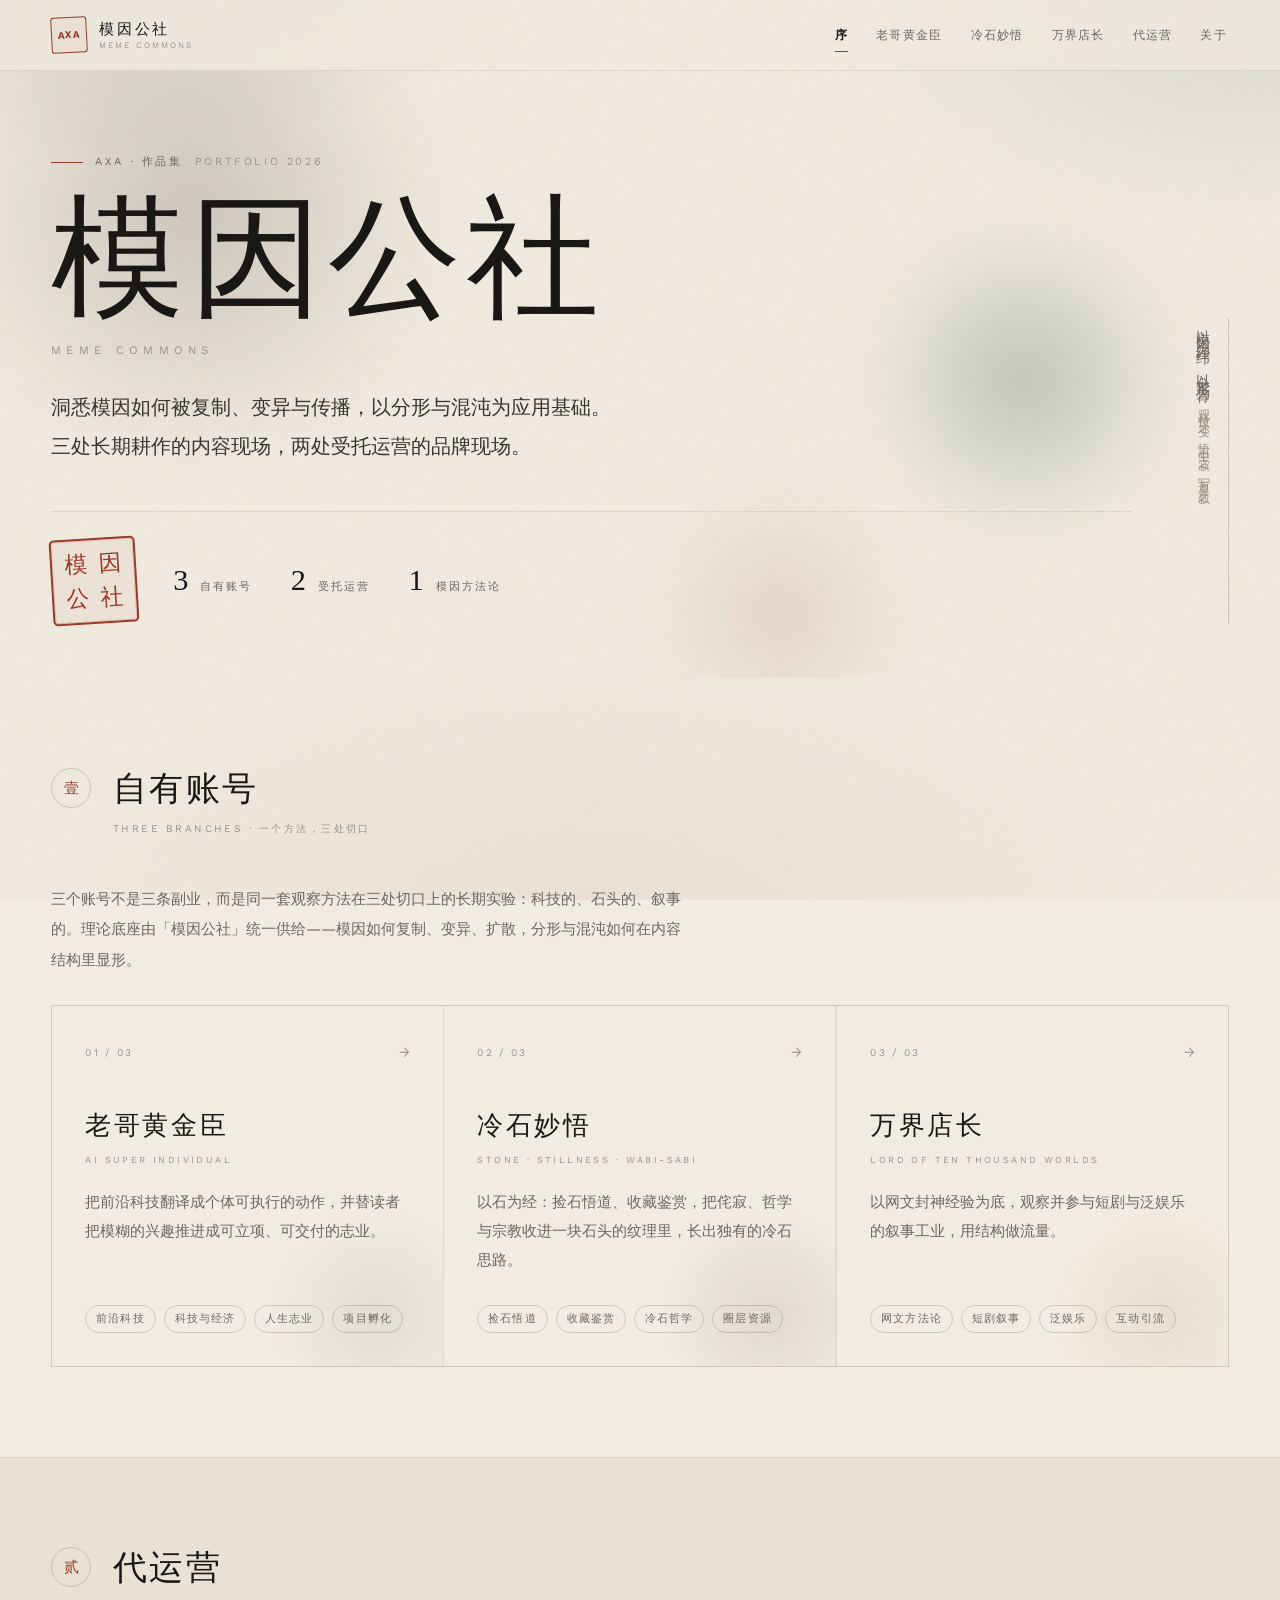
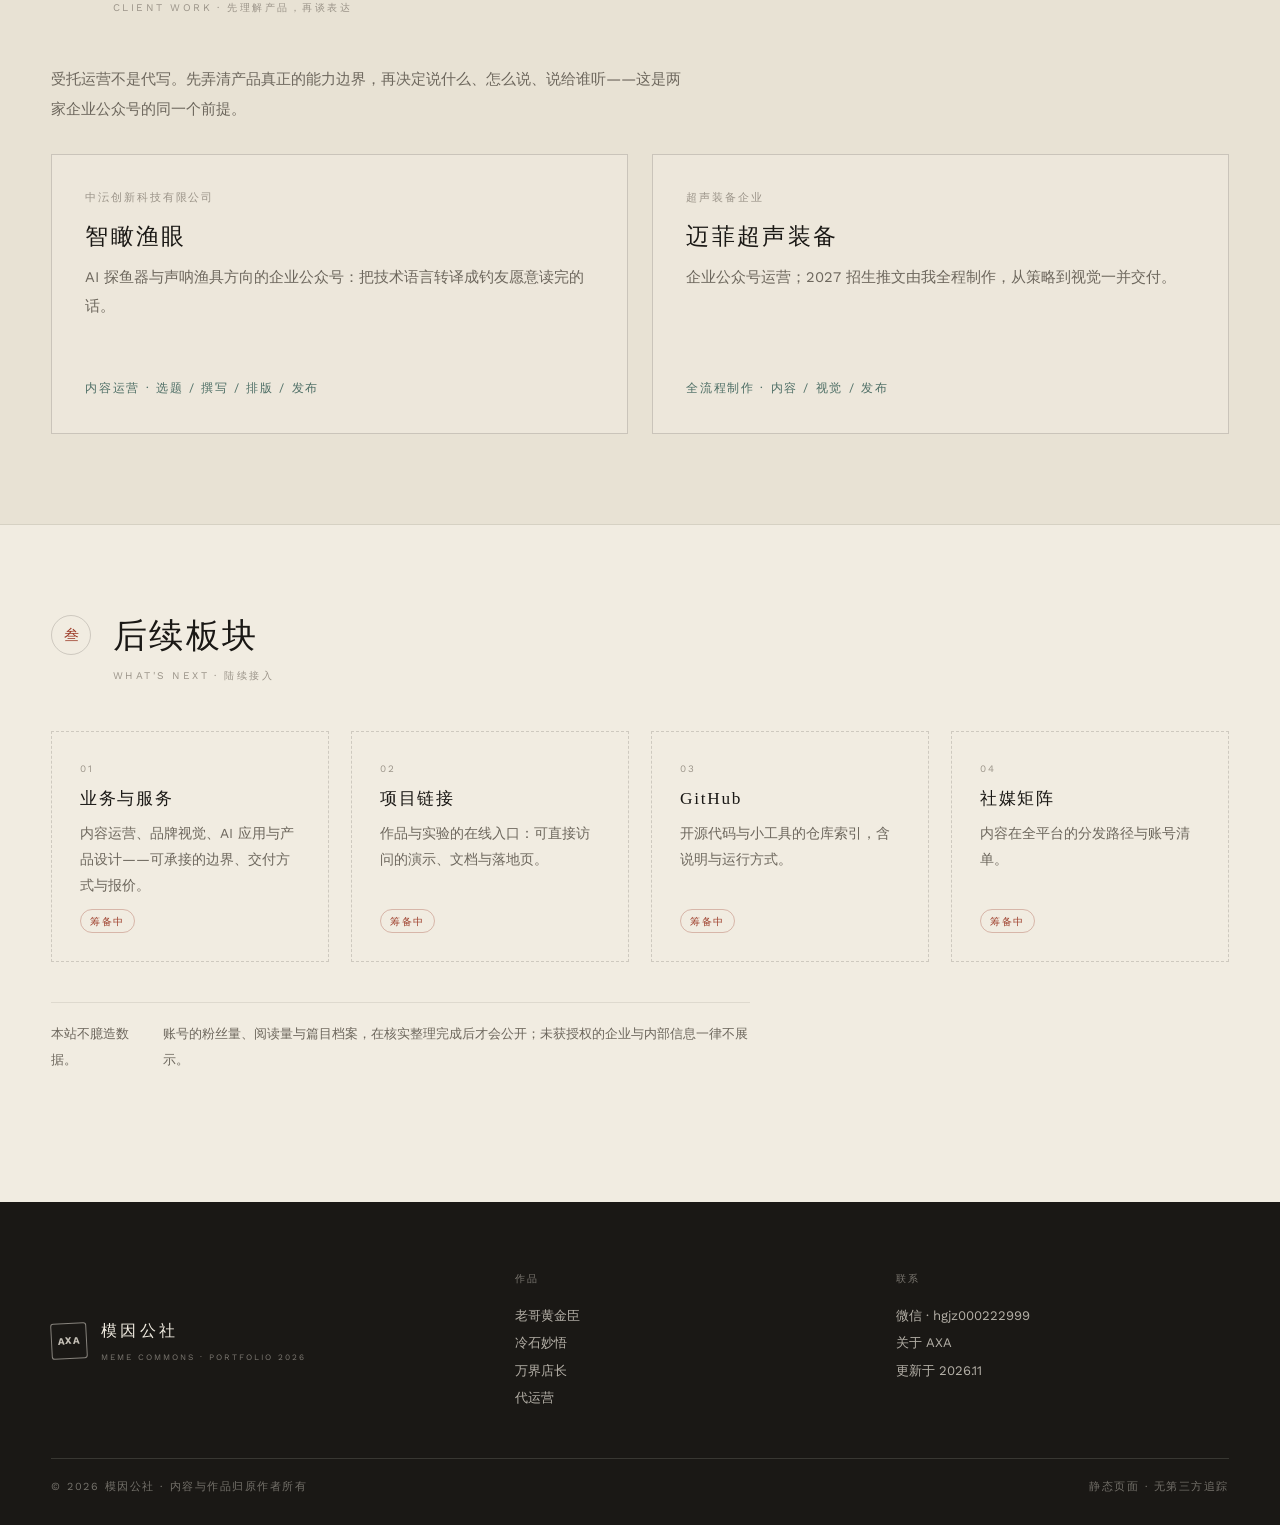
==== index.html @ 6da8e029 "portfolio: 作品集站点上线（8 页 + 二维码资源）" ====
<!DOCTYPE html>
<html lang="zh-CN">
<head>
<meta charset="UTF-8">
<meta name="viewport" content="width=device-width, initial-scale=1.0">
<title>AXA 作品集 · 模因公社</title>
<meta name="description" content="AXA 作品集：模因公社旗下三个公众号——老哥黄金臣、冷石妙悟、万界店长，以及两处企业公众号代运营。">
<meta name="theme-color" content="#f1ece1">
<link rel="icon" href="data:image/svg+xml,%3Csvg xmlns='http://www.w3.org/2000/svg' viewBox='0 0 32 32'%3E%3Crect width='32' height='32' fill='%23f1ece1'/%3E%3Crect x='5.5' y='5.5' width='21' height='21' fill='none' stroke='%239c3b28' stroke-width='2'/%3E%3C/svg%3E">
<link rel="stylesheet" href="assets/styles.css">
</head>
<body class="page-home">
<header class="shell">
  <a class="brand" href="index.html" aria-label="AXA 作品集首页">
    <span class="brand-seal">AXA</span>
    <span class="brand-word">模因公社<span>MEME COMMONS</span></span>
  </a>
  <nav class="nav" aria-label="主导航">
    <a href="index.html" data-nav="home">序</a>
    <a href="laoge.html" data-nav="laoge">老哥黄金臣</a>
    <a href="lengshi.html" data-nav="lengshi">冷石妙悟</a>
    <a href="wanjie.html" data-nav="wanjie">万界店长</a>
    <a href="client.html" data-nav="client">代运营</a>
    <a href="about.html" data-nav="about">关于</a>
  </nav>
</header>
<main id="main">

    <section class="hero">
      <div class="hero-wash" aria-hidden="true">
        <i class="w1"></i><i class="w2"></i><i class="w3"></i>
      </div>
      <div class="hero-inner">
        <div>
          <p class="kicker">AXA · 作品集 <span>PORTFOLIO 2026</span></p>
          <h1 class="hero-title">模因公社</h1>
          <p class="hero-en">MEME COMMONS</p>
          <p class="hero-lead">洞悉模因如何被复制、变异与传播，以分形与混沌为应用基础。<br>三处长期耕作的内容现场，两处受托运营的品牌现场。</p>
          <div class="hero-foot">
            <div class="seal" aria-hidden="true"><span>模</span><span>因</span><span>公</span><span>社</span></div>
            <ul class="facts">
              <li class="fact"><b>3</b><span>自有账号</span></li>
              <li class="fact"><b>2</b><span>受托运营</span></li>
              <li class="fact"><b>1</b><span>模因方法论</span></li>
            </ul>
          </div>
        </div>
        <div class="hero-side" aria-hidden="true">
          <p>以模因为经纬　以分形为骨</p>
          <p class="dim">观科技之变　悟石中之寂　写万界之叙</p>
        </div>
      </div>
    </section>

    <section class="section">
      <div class="inner">
        <header class="sec-head" data-reveal>
          <span class="sec-num">壹</span>
          <div>
            <h2 class="sec-title">自有账号</h2>
            <p class="sec-sub">THREE BRANCHES · 一个方法，三处切口</p>
          </div>
        </header>
        <p class="sec-note" data-reveal>三个账号不是三条副业，而是同一套观察方法在三处切口上的长期实验：科技的、石头的、叙事的。理论底座由「模因公社」统一供给——模因如何复制、变异、扩散，分形与混沌如何在内容结构里显形。</p>
        <div class="branches">
          
        <a class="branch" href="laoge.html" data-reveal>
          <span class="branch-wash" aria-hidden="true"></span>
          <div class="branch-top">
            <span class="branch-idx">01 / 03</span>
            <span class="branch-arrow">→</span>
          </div>
          <h3 class="branch-name">老哥黄金臣</h3>
          <p class="branch-en">AI SUPER INDIVIDUAL</p>
          <p class="branch-desc">把前沿科技翻译成个体可执行的动作，并替读者把模糊的兴趣推进成可立项、可交付的志业。</p>
          <ul class="chips"><li>前沿科技</li><li>科技与经济</li><li>人生志业</li><li>项目孵化</li></ul>
        </a>
        <a class="branch" href="lengshi.html" data-reveal>
          <span class="branch-wash" aria-hidden="true"></span>
          <div class="branch-top">
            <span class="branch-idx">02 / 03</span>
            <span class="branch-arrow">→</span>
          </div>
          <h3 class="branch-name">冷石妙悟</h3>
          <p class="branch-en">STONE · STILLNESS · WABI-SABI</p>
          <p class="branch-desc">以石为经：捡石悟道、收藏鉴赏，把侘寂、哲学与宗教收进一块石头的纹理里，长出独有的冷石思路。</p>
          <ul class="chips"><li>捡石悟道</li><li>收藏鉴赏</li><li>冷石哲学</li><li>圈层资源</li></ul>
        </a>
        <a class="branch" href="wanjie.html" data-reveal>
          <span class="branch-wash" aria-hidden="true"></span>
          <div class="branch-top">
            <span class="branch-idx">03 / 03</span>
            <span class="branch-arrow">→</span>
          </div>
          <h3 class="branch-name">万界店长</h3>
          <p class="branch-en">LORD OF TEN THOUSAND WORLDS</p>
          <p class="branch-desc">以网文封神经验为底，观察并参与短剧与泛娱乐的叙事工业，用结构做流量。</p>
          <ul class="chips"><li>网文方法论</li><li>短剧叙事</li><li>泛娱乐</li><li>互动引流</li></ul>
        </a>
        </div>
      </div>
    </section>

    <section class="section band">
      <div class="inner">
        <header class="sec-head" data-reveal>
          <span class="sec-num">贰</span>
          <div>
            <h2 class="sec-title">代运营</h2>
            <p class="sec-sub">CLIENT WORK · 先理解产品，再谈表达</p>
          </div>
        </header>
        <p class="sec-note" data-reveal>受托运营不是代写。先弄清产品真正的能力边界，再决定说什么、怎么说、说给谁听——这是两家企业公众号的同一个前提。</p>
        <div class="clients">
          
        <a class="client" href="client-zhiyan.html" data-reveal>
          <p class="client-org">中沄创新科技有限公司</p>
          <h3 class="client-name">智瞰渔眼</h3>
          <p class="client-desc">AI 探鱼器与声呐渔具方向的企业公众号：把技术语言转译成钓友愿意读完的话。</p>
          <span class="client-mark">内容运营 · 选题 / 撰写 / 排版 / 发布</span>
        </a>
        <a class="client" href="client-maifei.html" data-reveal>
          <p class="client-org">超声装备企业</p>
          <h3 class="client-name">迈菲超声装备</h3>
          <p class="client-desc">企业公众号运营；2027 招生推文由我全程制作，从策略到视觉一并交付。</p>
          <span class="client-mark">全流程制作 · 内容 / 视觉 / 发布</span>
        </a>
        </div>
      </div>
    </section>

    <section class="section">
      <div class="inner">
        <header class="sec-head" data-reveal>
          <span class="sec-num">叁</span>
          <div>
            <h2 class="sec-title">后续板块</h2>
            <p class="sec-sub">WHAT'S NEXT · 陆续接入</p>
          </div>
        </header>
        <div class="future">
          <div class="future-item" data-reveal>
            <span class="fi-idx">01</span>
            <h4>业务与服务</h4>
            <p>内容运营、品牌视觉、AI 应用与产品设计——可承接的边界、交付方式与报价。</p>
            <span class="fi-state">筹备中</span>
          </div>
          <div class="future-item" data-reveal>
            <span class="fi-idx">02</span>
            <h4>项目链接</h4>
            <p>作品与实验的在线入口：可直接访问的演示、文档与落地页。</p>
            <span class="fi-state">筹备中</span>
          </div>
          <div class="future-item" data-reveal>
            <span class="fi-idx">03</span>
            <h4>GitHub</h4>
            <p>开源代码与小工具的仓库索引，含说明与运行方式。</p>
            <span class="fi-state">筹备中</span>
          </div>
          <div class="future-item" data-reveal>
            <span class="fi-idx">04</span>
            <h4>社媒矩阵</h4>
            <p>内容在全平台的分发路径与账号清单。</p>
            <span class="fi-state">筹备中</span>
          </div>
        </div>
        <div class="trust-note" data-reveal>
          <span>本站不臆造数据。</span>
          <span>账号的粉丝量、阅读量与篇目档案，在核实整理完成后才会公开；未获授权的企业与内部信息一律不展示。</span>
        </div>
      </div>
    </section>
</main>
<footer class="foot">
  <div class="foot-inner">
    <div class="foot-brand">
      <span class="brand-seal">AXA</span>
      <div class="foot-word">模因公社<span>MEME COMMONS · PORTFOLIO 2026</span></div>
    </div>
    <div>
      <h5>作品</h5>
      <ul>
        <li><a href="laoge.html">老哥黄金臣</a></li>
        <li><a href="lengshi.html">冷石妙悟</a></li>
        <li><a href="wanjie.html">万界店长</a></li>
        <li><a href="client.html">代运营</a></li>
      </ul>
    </div>
    <div>
      <h5>联系</h5>
      <ul>
        <li>微信 · hgjz000222999</li>
        <li><a href="about.html">关于 AXA</a></li>
        <li>更新于 2026.11</li>
      </ul>
    </div>
  </div>
  <div class="foot-bottom">
    <span>© 2026 模因公社 · 内容与作品归原作者所有</span>
    <span>静态页面 · 无第三方追踪</span>
  </div>
</footer>
<script src="assets/main.js"></script>
</body>
</html>
---- assets/styles.css ----
/* ==========================================================
   AXA 作品集 · 模因公社
   设计系统：东方侘寂 + 墨石质感（静态站，无外部依赖）
   ========================================================== */

@font-face {
  font-family: 'Work Sans';
  src: url('./fonts/WorkSans-Regular.ttf') format('truetype');
  font-weight: 400;
  font-display: swap;
}
@font-face {
  font-family: 'Work Sans';
  src: url('./fonts/WorkSans-Bold.ttf') format('truetype');
  font-weight: 700;
  font-display: swap;
}

:root {
  --paper: #f1ece1;
  --paper-2: #e8e2d4;
  --paper-3: #dcd4c3;
  --ink: #1a1815;
  --ink-2: #39352f;
  --stone: #6d675d;
  --stone-2: #9b9489;
  --celadon: #4e6f66;
  --celadon-2: #7d9a90;
  --seal: #9c3b28;
  --gold: #a1854c;
  --line: rgba(26, 24, 21, .16);
  --line-soft: rgba(26, 24, 21, .085);
  --serif: 'Songti SC', 'STSong', 'SimSun', 'Source Han Serif SC', 'Noto Serif CJK SC', serif;
  --sans: 'Work Sans', 'PingFang SC', 'Hiragino Sans GB', 'Microsoft YaHei', 'Noto Sans SC', system-ui, sans-serif;
  --maxw: 1180px;
  --ease: cubic-bezier(.2, .7, .2, 1);
  --dur: .55s;
}

*,
*::before,
*::after { box-sizing: border-box; }

html {
  -webkit-text-size-adjust: 100%;
  scroll-behavior: smooth;
}

body {
  margin: 0;
  background-color: var(--paper);
  background-image:
    radial-gradient(58% 38% at 6% -6%, rgba(109, 103, 93, .16), transparent 62%),
    radial-gradient(46% 32% at 98% 3%, rgba(78, 111, 102, .13), transparent 66%),
    radial-gradient(64% 42% at 46% 102%, rgba(156, 59, 40, .05), transparent 70%);
  background-repeat: no-repeat;
  background-attachment: fixed;
  color: var(--ink);
  font-family: var(--sans);
  font-size: 16px;
  line-height: 1.85;
  -webkit-font-smoothing: antialiased;
  text-rendering: optimizeLegibility;
  overflow-x: hidden;
}

/* 纸纹：一层极轻的噪点，形成手工纸肌理 */
body::after {
  content: '';
  position: fixed;
  inset: 0;
  z-index: 60;
  pointer-events: none;
  opacity: .16;
  mix-blend-mode: multiply;
  background-image: url("data:image/svg+xml,%3Csvg xmlns='http://www.w3.org/2000/svg' width='180' height='180'%3E%3Cfilter id='n'%3E%3CfeTurbulence type='fractalNoise' baseFrequency='0.82' numOctaves='4' stitchTiles='stitch'/%3E%3C/filter%3E%3Crect width='100%25' height='100%25' filter='url(%23n)' opacity='0.55'/%3E%3C/svg%3E");
}

img, svg { display: block; max-width: 100%; }
a { color: inherit; text-decoration: none; }
button { font: inherit; }
h1, h2, h3, h4 {
  font-family: var(--serif);
  font-weight: 400;
  letter-spacing: .05em;
  line-height: 1.26;
  margin: 0;
}
p { margin: 0 0 1em; }

::selection { background: rgba(156, 59, 40, .18); }

/* ---------------- Shell / 导航 ---------------- */

.shell {
  position: sticky;
  top: 0;
  z-index: 40;
  display: flex;
  align-items: center;
  justify-content: space-between;
  gap: clamp(16px, 3vw, 40px);
  padding: 14px clamp(18px, 4vw, 56px);
  background: rgba(241, 236, 225, .82);
  -webkit-backdrop-filter: blur(12px) saturate(1.05);
  backdrop-filter: blur(12px) saturate(1.05);
  border-bottom: 1px solid var(--line-soft);
}

.brand {
  display: flex;
  align-items: center;
  gap: 12px;
  flex: 0 0 auto;
}

.brand-seal {
  display: grid;
  place-items: center;
  width: 36px;
  height: 36px;
  border: 1.5px solid var(--seal);
  border-radius: 3px;
  color: var(--seal);
  font-family: var(--sans);
  font-size: 10px;
  font-weight: 700;
  letter-spacing: .06em;
  transform: rotate(-3deg);
  background: rgba(156, 59, 40, .045);
}

.brand-word {
  font-family: var(--serif);
  font-size: .96rem;
  letter-spacing: .18em;
  line-height: 1.2;
  white-space: nowrap;
}
.brand-word span {
  display: block;
  font-family: var(--sans);
  font-size: .52rem;
  letter-spacing: .24em;
  color: var(--stone-2);
  margin-top: 3px;
}

.nav {
  display: flex;
  align-items: center;
  gap: clamp(14px, 2.2vw, 30px);
  font-size: .76rem;
  letter-spacing: .1em;
  color: var(--stone);
  white-space: nowrap;
  overflow-x: auto;
  scrollbar-width: none;
  -ms-overflow-style: none;
  padding: 4px 2px;
}
.nav::-webkit-scrollbar { display: none; }

.nav a {
  position: relative;
  padding: 6px 0;
  transition: color var(--dur) var(--ease);
}
.nav a::after {
  content: '';
  position: absolute;
  left: 0;
  right: 100%;
  bottom: 0;
  height: 1px;
  background: var(--seal);
  transition: right var(--dur) var(--ease);
}
.nav a:hover { color: var(--ink); }
.nav a:hover::after { right: 0; }

body.page-home  .nav [data-nav="home"],
body.page-laoge .nav [data-nav="laoge"],
body.page-lengshi .nav [data-nav="lengshi"],
body.page-wanjie .nav [data-nav="wanjie"],
body.page-zhiyan .nav [data-nav="client"],
body.page-maifei .nav [data-nav="client"],
body.page-client .nav [data-nav="client"],
body.page-about .nav [data-nav="about"] {
  color: var(--ink);
  font-weight: 700;
}
body.page-home  .nav [data-nav="home"]::after,
body.page-laoge .nav [data-nav="laoge"]::after,
body.page-lengshi .nav [data-nav="lengshi"]::after,
body.page-wanjie .nav [data-nav="wanjie"]::after,
body.page-zhiyan .nav [data-nav="client"]::after,
body.page-maifei .nav [data-nav="client"]::after,
body.page-client .nav [data-nav="client"]::after,
body.page-about .nav [data-nav="about"]::after {
  right: 0;
}

/* ---------------- 通用排版 ---------------- */

.kicker {
  display: flex;
  align-items: center;
  gap: 12px;
  font-family: var(--sans);
  font-size: .68rem;
  letter-spacing: .24em;
  text-transform: uppercase;
  color: var(--stone);
  margin: 0 0 22px;
}
.kicker::before {
  content: '';
  width: 32px;
  height: 1px;
  background: var(--seal);
  flex: 0 0 auto;
}
.kicker span { color: var(--stone-2); }

.section {
  position: relative;
  padding: clamp(46px, 7vw, 92px) clamp(18px, 4vw, 56px);
}
.inner {
  max-width: var(--maxw);
  margin: 0 auto;
  position: relative;
  z-index: 2;
}

.sec-head {
  display: grid;
  grid-template-columns: auto 1fr;
  gap: clamp(14px, 2vw, 22px);
  align-items: start;
  margin-bottom: clamp(26px, 4vw, 46px);
}
.sec-num {
  display: grid;
  place-items: center;
  width: 40px;
  height: 40px;
  border: 1px solid var(--line);
  border-radius: 50%;
  font-family: var(--serif);
  font-size: .96rem;
  color: var(--seal);
  flex: 0 0 auto;
}
.sec-title {
  font-size: clamp(1.5rem, 3vw, 2.1rem);
  letter-spacing: .07em;
}
.sec-sub {
  font-family: var(--sans);
  font-size: .64rem;
  letter-spacing: .24em;
  text-transform: uppercase;
  color: var(--stone-2);
  margin: 9px 0 0;
}
.sec-note {
  max-width: 42em;
  color: var(--stone);
  font-size: .95rem;
  line-height: 2;
  margin: 0 0 30px;
}

.rule {
  height: 1px;
  background: var(--line-soft);
  border: 0;
  margin: 0;
}

.prose {
  max-width: 46em;
  font-size: 1rem;
  line-height: 2.05;
  color: var(--ink-2);
}
.prose p { margin: 0 0 1.05em; text-indent: 2em; }
.prose p:last-child { margin-bottom: 0; }
.prose p.flush { text-indent: 0; }

/* ---------------- 印章 ---------------- */

.seal {
  display: inline-grid;
  grid-template-columns: 1fr 1fr;
  width: 86px;
  height: 86px;
  padding: 7px;
  border: 2.5px solid var(--seal);
  border-radius: 5px;
  color: var(--seal);
  font-family: var(--serif);
  font-size: 1.42rem;
  line-height: 1;
  transform: rotate(-3.5deg);
  box-shadow: inset 0 0 0 1px rgba(156, 59, 40, .22);
  background: rgba(156, 59, 40, .045);
  user-select: none;
}
.seal span { display: grid; place-items: center; letter-spacing: 0; }
.seal.seal-sm {
  width: 62px;
  height: 62px;
  font-size: 1rem;
  border-width: 2px;
  padding: 5px;
}

/* ---------------- 首页：序 ---------------- */

.hero {
  position: relative;
  overflow: hidden;
  padding: clamp(56px, 9vh, 112px) clamp(18px, 4vw, 56px) clamp(40px, 6vh, 76px);
}
.hero-inner {
  position: relative;
  z-index: 2;
  max-width: var(--maxw);
  margin: 0 auto;
  display: grid;
  grid-template-columns: minmax(0, 1fr) auto;
  gap: clamp(24px, 5vw, 72px);
  align-items: end;
}

.hero-wash { position: absolute; inset: 0; z-index: 1; pointer-events: none; }
.hero-wash i {
  position: absolute;
  display: block;
  filter: blur(24px);
}
.hero-wash .w1 {
  width: 54vw; height: 54vw; left: -12vw; top: -16vw;
  background: radial-gradient(closest-side, rgba(26, 24, 21, .17), rgba(26, 24, 21, 0) 72%);
  border-radius: 58% 42% 47% 53% / 45% 55% 45% 55%;
}
.hero-wash .w2 {
  width: 34vw; height: 34vw; right: 3vw; top: 10vh;
  background: radial-gradient(closest-side, rgba(78, 111, 102, .30), transparent 70%);
  border-radius: 63% 37% 52% 48% / 48% 52% 60% 40%;
}
.hero-wash .w3 {
  width: 26vw; height: 26vw; right: 26vw; bottom: -8vw;
  background: radial-gradient(closest-side, rgba(156, 59, 40, .13), transparent 72%);
  border-radius: 47% 53% 60% 40% / 55% 45% 55% 45%;
}

.hero-title {
  font-size: clamp(3rem, 10.4vw, 8.4rem);
  line-height: .96;
  letter-spacing: .04em;
  margin: 0;
}
.hero-en {
  font-family: var(--sans);
  font-size: clamp(.6rem, 1.1vw, .72rem);
  letter-spacing: .46em;
  color: var(--stone-2);
  margin: 18px 0 0;
}
.hero-lead {
  font-family: var(--serif);
  font-size: clamp(1rem, 1.9vw, 1.24rem);
  line-height: 2;
  color: var(--ink-2);
  max-width: 32em;
  margin: 26px 0 0;
}
.hero-foot {
  display: flex;
  align-items: center;
  gap: clamp(20px, 3vw, 36px);
  margin-top: clamp(28px, 4vw, 44px);
  padding-top: clamp(18px, 2.4vw, 26px);
  border-top: 1px solid var(--line-soft);
  flex-wrap: wrap;
}

.hero-side {
  writing-mode: vertical-rl;
  display: flex;
  gap: 16px;
  align-items: flex-start;
  border-right: 1px solid var(--line);
  padding-right: 18px;
  height: clamp(220px, 34vh, 360px);
}
.hero-side p {
  margin: 0;
  font-family: var(--serif);
  font-size: .88rem;
  letter-spacing: .3em;
  color: var(--stone);
  line-height: 1;
}
.hero-side p.dim { color: var(--stone-2); font-size: .78rem; }

.facts {
  display: flex;
  flex-wrap: wrap;
  gap: clamp(18px, 3vw, 44px);
  margin: 0;
  padding: 0;
  list-style: none;
}
.fact { display: flex; align-items: baseline; gap: 12px; }
.fact b {
  font-family: var(--serif);
  font-weight: 400;
  font-size: 1.9rem;
  line-height: 1;
  color: var(--ink);
}
.fact span {
  font-size: .7rem;
  letter-spacing: .18em;
  color: var(--stone);
}

/* ---------------- 自有账号：三分支 ---------------- */

.branches {
  display: grid;
  grid-template-columns: repeat(3, minmax(0, 1fr));
  gap: 1px;
  background: var(--line-soft);
  border: 1px solid var(--line-soft);
}
.branch {
  position: relative;
  display: flex;
  flex-direction: column;
  background: var(--paper);
  padding: clamp(22px, 2.6vw, 36px);
  min-height: 360px;
  overflow: hidden;
  transition: background var(--dur) var(--ease);
}
.branch:hover { background: var(--paper-2); }

.branch-wash {
  position: absolute;
  right: -20%;
  bottom: -26%;
  width: 74%;
  aspect-ratio: 1;
  border-radius: 56% 44% 48% 52% / 44% 56% 44% 56%;
  background: radial-gradient(closest-side, rgba(78, 111, 102, .22), transparent 72%);
  filter: blur(10px);
  opacity: .5;
  transition: transform .9s var(--ease), opacity .9s var(--ease);
  pointer-events: none;
}
.branch:nth-child(2) .branch-wash {
  background: radial-gradient(closest-side, rgba(26, 24, 21, .18), transparent 72%);
}
.branch:nth-child(3) .branch-wash {
  background: radial-gradient(closest-side, rgba(156, 59, 40, .16), transparent 72%);
}
.branch:hover .branch-wash { transform: scale(1.22); opacity: .88; }

.branch-top {
  display: flex;
  align-items: center;
  justify-content: space-between;
  gap: 12px;
  margin-bottom: clamp(26px, 4vw, 44px);
}
.branch-idx {
  font-family: var(--sans);
  font-size: .64rem;
  letter-spacing: .22em;
  color: var(--stone-2);
}
.branch-arrow {
  font-size: .9rem;
  color: var(--stone-2);
  transition: transform .5s var(--ease), color .5s;
}
.branch:hover .branch-arrow { transform: translateX(4px); color: var(--seal); }

.branch-name {
  font-size: clamp(1.28rem, 2vw, 1.6rem);
  letter-spacing: .1em;
  margin: 0;
}
.branch-en {
  font-family: var(--sans);
  font-size: .58rem;
  letter-spacing: .26em;
  color: var(--stone-2);
  margin: 9px 0 20px;
  text-transform: uppercase;
}
.branch-desc {
  font-size: .93rem;
  line-height: 1.95;
  color: var(--stone);
  margin: 0 0 22px;
  position: relative;
  z-index: 2;
}
.branch .chips { margin-top: auto; position: relative; z-index: 2; }

.chips {
  display: flex;
  flex-wrap: wrap;
  gap: 8px;
  list-style: none;
  margin: 0;
  padding: 0;
}
.chips li {
  font-size: .68rem;
  letter-spacing: .1em;
  padding: 3px 10px;
  border: 1px solid var(--line);
  border-radius: 999px;
  color: var(--stone);
}

/* ---------------- 代运营 ---------------- */

.band {
  background: var(--paper-2);
  border-top: 1px solid var(--line-soft);
  border-bottom: 1px solid var(--line-soft);
}

.clients { display: grid; grid-template-columns: repeat(2, minmax(0, 1fr)); gap: clamp(16px, 2vw, 24px); }
.client {
  position: relative;
  display: flex;
  flex-direction: column;
  padding: clamp(22px, 2.6vw, 34px);
  border: 1px solid var(--line);
  background: rgba(241, 236, 225, .5);
  min-height: 280px;
  transition: border-color var(--dur) var(--ease), background var(--dur) var(--ease), transform var(--dur) var(--ease);
}
.client:hover {
  border-color: var(--celadon-2);
  background: rgba(78, 111, 102, .06);
  transform: translateY(-2px);
}
.client-org {
  font-size: .66rem;
  letter-spacing: .18em;
  color: var(--stone-2);
  margin: 0 0 14px;
}
.client-name { font-size: clamp(1.2rem, 1.9vw, 1.45rem); letter-spacing: .1em; margin: 0 0 12px; }
.client p.client-desc {
  font-size: .92rem;
  line-height: 1.95;
  color: var(--stone);
  margin: 0 0 22px;
}
.client-mark {
  margin-top: auto;
  font-size: .74rem;
  letter-spacing: .14em;
  color: var(--celadon);
}

/* ---------------- 后续板块 ---------------- */

.future {
  display: grid;
  grid-template-columns: repeat(4, minmax(0, 1fr));
  gap: clamp(14px, 2vw, 22px);
}
.future-item {
  position: relative;
  padding: clamp(18px, 2.4vw, 28px);
  border: 1px dashed var(--line);
  min-height: 190px;
  display: flex;
  flex-direction: column;
  gap: 10px;
}
.future-item .fi-idx {
  font-family: var(--sans);
  font-size: .62rem;
  letter-spacing: .2em;
  color: var(--stone-2);
}
.future-item h4 { font-size: 1.08rem; letter-spacing: .1em; }
.future-item p { font-size: .86rem; line-height: 1.9; color: var(--stone); margin: 0; }
.future-item .fi-state {
  margin-top: auto;
  align-self: flex-start;
  font-size: .64rem;
  letter-spacing: .16em;
  color: var(--seal);
  border: 1px solid rgba(156, 59, 40, .3);
  padding: 2px 9px;
  border-radius: 999px;
}

.trust-note {
  display: flex;
  align-items: flex-start;
  gap: 12px;
  max-width: 52em;
  margin: clamp(26px, 4vw, 40px) 0 0;
  padding-top: 18px;
  border-top: 1px solid var(--line-soft);
  font-size: .84rem;
  line-height: 1.9;
  color: var(--stone);
}

/* ---------------- 详情页 ---------------- */

.detail {
  max-width: var(--maxw);
  margin: 0 auto;
  padding: clamp(48px, 8vh, 96px) clamp(18px, 4vw, 56px) clamp(40px, 6vh, 72px);
  position: relative;
}
.detail-head {
  position: relative;
  padding-bottom: clamp(24px, 4vw, 40px);
  border-bottom: 1px solid var(--line);
  margin-bottom: clamp(34px, 5vw, 62px);
}
.detail-title {
  font-size: clamp(2.3rem, 6.6vw, 4.8rem);
  line-height: 1.06;
  letter-spacing: .05em;
  margin: 14px 0 12px;
}
.detail-en {
  font-family: var(--sans);
  font-size: .64rem;
  letter-spacing: .3em;
  text-transform: uppercase;
  color: var(--stone-2);
  margin: 0;
}
.detail-lead {
  font-family: var(--serif);
  font-size: clamp(1.02rem, 1.9vw, 1.28rem);
  line-height: 2;
  color: var(--ink-2);
  max-width: 38em;
  margin: 24px 0 0;
}
.detail-seal {
  position: absolute;
  right: 0;
  bottom: clamp(24px, 4vw, 40px);
  opacity: .85;
}

.bio-card {
  max-width: min(44em, calc(100% - 110px));
  margin-top: 26px;
  padding: 16px 20px;
  border-left: 2px solid var(--celadon);
  background: rgba(78, 111, 102, .055);
}
.bio-k {
  font-size: .6rem;
  letter-spacing: .2em;
  color: var(--stone-2);
  margin: 0 0 8px;
}
.bio-t {
  font-family: var(--serif);
  font-size: .97rem;
  line-height: 1.95;
  color: var(--ink-2);
  margin: 0;
  text-indent: 0;
}
.bio-s {
  font-size: .68rem;
  letter-spacing: .12em;
  color: var(--stone-2);
  margin: 10px 0 0;
}

.detail-body { max-width: 900px; }

.block { margin-bottom: clamp(44px, 6vw, 76px); }
.block:last-child { margin-bottom: 0; }
.block-head {
  display: flex;
  align-items: baseline;
  gap: 14px;
  margin-bottom: 20px;
  flex-wrap: wrap;
}
.block-num {
  font-family: var(--sans);
  font-size: .64rem;
  letter-spacing: .2em;
  color: var(--seal);
}
.block-title { font-size: 1.3rem; letter-spacing: .1em; }
.block-en {
  font-family: var(--sans);
  font-size: .58rem;
  letter-spacing: .24em;
  text-transform: uppercase;
  color: var(--stone-2);
}

.pillars { border-top: 1px solid var(--line-soft); }
.pillar {
  display: grid;
  grid-template-columns: 58px minmax(0, 1fr);
  gap: clamp(14px, 3vw, 34px);
  padding: clamp(18px, 3vw, 30px) clamp(6px, 1.4vw, 14px);
  border-bottom: 1px solid var(--line-soft);
  transition: background var(--dur) var(--ease);
}
.pillar:hover { background: rgba(78, 111, 102, .055); }
.pillar-idx {
  font-family: var(--serif);
  font-size: 1.55rem;
  color: var(--stone-2);
  line-height: 1;
  padding-top: 6px;
}
.pillar h4 { font-size: 1.06rem; letter-spacing: .08em; margin-bottom: 7px; }
.pillar p { font-size: .93rem; line-height: 1.95; color: var(--stone); margin: 0; max-width: 46em; }

.quote {
  margin: 0 0 24px;
  padding: 4px 0 4px clamp(16px, 3vw, 30px);
  border-left: 2px solid var(--seal);
  max-width: 44em;
}
.quote p {
  font-family: var(--serif);
  font-size: clamp(1.02rem, 1.7vw, 1.22rem);
  line-height: 2;
  color: var(--ink);
  margin: 0;
  text-indent: 0;
}
.quote cite {
  display: block;
  margin-top: 12px;
  font-style: normal;
  font-size: .66rem;
  letter-spacing: .18em;
  color: var(--stone-2);
}

.rings {
  display: grid;
  grid-template-columns: repeat(4, minmax(0, 1fr));
  gap: clamp(10px, 2vw, 22px);
  margin-bottom: 22px;
}
.ring {
  aspect-ratio: 1;
  display: grid;
  place-content: center;
  text-align: center;
  border: 1px solid var(--line);
  border-radius: 50%;
  padding: 12%;
  transition: border-color var(--dur) var(--ease), background var(--dur) var(--ease);
}
.ring:hover { border-color: var(--celadon-2); background: rgba(78, 111, 102, .06); }
.ring b {
  font-family: var(--serif);
  font-weight: 400;
  font-size: clamp(.86rem, 1.5vw, 1.08rem);
  letter-spacing: .12em;
  display: block;
}
.ring em {
  display: block;
  font-style: normal;
  font-size: .56rem;
  letter-spacing: .18em;
  color: var(--stone-2);
  margin-top: 5px;
}

.work-link {
  display: flex;
  align-items: center;
  justify-content: space-between;
  gap: 18px;
  flex-wrap: wrap;
  padding: clamp(18px, 2.6vw, 28px);
  border: 1px solid var(--line);
  background: var(--paper-2);
  transition: border-color var(--dur) var(--ease), background var(--dur) var(--ease);
}
.work-link:hover { border-color: var(--celadon); background: rgba(78, 111, 102, .08); }
.work-link .wl-t { font-family: var(--serif); font-size: 1.05rem; letter-spacing: .08em; margin: 0 0 6px; }
.work-link .wl-d { font-size: .82rem; color: var(--stone); margin: 0; }
.work-link .wl-go {
  font-size: .74rem;
  letter-spacing: .14em;
  color: var(--celadon);
  white-space: nowrap;
}

.archive { list-style: none; margin: 0; padding: 0; border-top: 1px solid var(--line-soft); }
.archive li {
  display: flex;
  align-items: center;
  justify-content: space-between;
  gap: 14px;
  flex-wrap: wrap;
  padding: 13px 0;
  border-bottom: 1px solid var(--line-soft);
  font-size: .92rem;
  color: var(--ink-2);
}
.archive .st {
  font-size: .62rem;
  letter-spacing: .14em;
  color: var(--stone-2);
  border: 1px solid var(--line);
  padding: 1px 8px;
  border-radius: 999px;
  white-space: nowrap;
}

.facts-inline {
  display: flex;
  flex-wrap: wrap;
  gap: 10px 34px;
  margin: 0 0 22px;
  padding: 0;
  list-style: none;
}
.facts-inline li { font-size: .84rem; color: var(--stone); }
.facts-inline li b { font-weight: 400; color: var(--ink); }

.qr-card {
  display: flex;
  align-items: center;
  gap: clamp(18px, 3vw, 32px);
  flex-wrap: wrap;
  padding: clamp(18px, 2.6vw, 28px);
  border: 1px solid var(--line);
  background: var(--paper-2);
}
.qr-img {
  width: 132px;
  height: 132px;
  object-fit: contain;
  padding: 6px;
  border: 1px solid var(--line);
  background: var(--paper);
}
.qr-k {
  font-size: .62rem;
  letter-spacing: .22em;
  color: var(--stone-2);
  margin: 0 0 8px;
}
.qr-card h3 { font-size: 1.05rem; letter-spacing: .08em; margin: 0 0 8px; }
.qr-card p { font-size: .86rem; line-height: 1.9; color: var(--stone); margin: 0; max-width: 24em; }

.pager {
  display: flex;
  justify-content: space-between;
  gap: 16px;
  flex-wrap: wrap;
  margin-top: clamp(40px, 6vw, 72px);
  padding-top: 26px;
  border-top: 1px solid var(--line);
  font-size: .76rem;
  letter-spacing: .12em;
  color: var(--stone);
}
.pager a { transition: color .4s; }
.pager a:hover { color: var(--seal); }

/* ---------------- 关于 ---------------- */

.about-grid {
  display: grid;
  grid-template-columns: repeat(2, minmax(0, 1fr));
  gap: 1px;
  background: var(--line-soft);
  border: 1px solid var(--line-soft);
  margin-top: clamp(10px, 2vw, 20px);
}
.ability {
  background: var(--paper);
  padding: clamp(20px, 2.6vw, 32px);
  transition: background var(--dur) var(--ease);
}
.ability:hover { background: var(--paper-2); }
.ability .ab-idx {
  font-family: var(--sans);
  font-size: .62rem;
  letter-spacing: .2em;
  color: var(--seal);
  display: block;
  margin-bottom: 10px;
}
.ability h4 { font-size: 1.06rem; letter-spacing: .1em; margin-bottom: 8px; }
.ability p { font-size: .9rem; line-height: 1.95; color: var(--stone); margin: 0; }

.contact-card {
  display: flex;
  align-items: center;
  justify-content: space-between;
  gap: 24px;
  flex-wrap: wrap;
  padding: clamp(22px, 3vw, 34px);
  border: 1px solid var(--line);
  background: var(--paper-2);
  margin-top: 18px;
}
.contact-card .cc-k {
  font-size: .64rem;
  letter-spacing: .22em;
  color: var(--stone-2);
  margin: 0 0 8px;
}
.contact-card .cc-v {
  font-family: var(--serif);
  font-size: clamp(1.1rem, 2vw, 1.4rem);
  letter-spacing: .1em;
  margin: 0;
}

/* ---------------- 页脚 ---------------- */

.foot {
  background: var(--ink);
  color: var(--paper);
  padding: clamp(40px, 6vw, 68px) clamp(18px, 4vw, 56px) 28px;
  margin-top: clamp(20px, 4vw, 40px);
}
.foot-inner {
  max-width: var(--maxw);
  margin: 0 auto;
  display: grid;
  grid-template-columns: 1.25fr 1fr 1fr;
  gap: clamp(24px, 4vw, 48px);
}
.foot-brand { display: flex; align-items: center; gap: 14px; }
.foot-brand .brand-seal {
  border-color: rgba(241, 236, 225, .5);
  color: rgba(241, 236, 225, .8);
  background: transparent;
}
.foot-word { font-family: var(--serif); font-size: 1rem; letter-spacing: .2em; }
.foot-word span {
  display: block;
  font-family: var(--sans);
  font-size: .52rem;
  letter-spacing: .24em;
  color: rgba(241, 236, 225, .45);
  margin-top: 4px;
}
.foot h5 {
  font-family: var(--sans);
  font-size: .6rem;
  font-weight: 400;
  letter-spacing: .24em;
  color: rgba(241, 236, 225, .45);
  margin: 0 0 14px;
  text-transform: uppercase;
}
.foot ul { list-style: none; margin: 0; padding: 0; }
.foot li { font-size: .82rem; line-height: 2.1; color: rgba(241, 236, 225, .72); }
.foot a { transition: color .4s; }
.foot a:hover { color: var(--paper); }
.foot-bottom {
  max-width: var(--maxw);
  margin: clamp(30px, 4vw, 46px) auto 0;
  padding-top: 18px;
  border-top: 1px solid rgba(241, 236, 225, .14);
  display: flex;
  justify-content: space-between;
  gap: 16px;
  flex-wrap: wrap;
  font-size: .68rem;
  letter-spacing: .14em;
  color: rgba(241, 236, 225, .42);
}

/* ---------------- 入场动效 ---------------- */

[data-reveal].will-reveal {
  opacity: 0;
  transform: translateY(16px);
  transition: opacity .9s var(--ease), transform .9s var(--ease);
  will-change: opacity, transform;
}
[data-reveal].will-reveal.is-in { opacity: 1; transform: none; }

@media (prefers-reduced-motion: reduce) {
  html { scroll-behavior: auto; }
  [data-reveal].will-reveal { opacity: 1; transform: none; transition: none; }
  .branch-wash { transition: none; }
}

/* ---------------- 响应式 ---------------- */

@media (max-width: 1000px) {
  .branches { grid-template-columns: 1fr 1fr; }
  .branch:last-child { grid-column: 1 / -1; min-height: 260px; }
  .future { grid-template-columns: 1fr 1fr; }
  .hero-side { display: none; }
  .foot-inner { grid-template-columns: 1fr 1fr; }
  .foot-brand { grid-column: 1 / -1; }
}

@media (max-width: 760px) {
  body { font-size: 15.5px; }
  .shell { align-items: flex-start; gap: 12px; padding: 12px 18px; }
  .brand-word { display: none; }
  .nav { flex-wrap: wrap; white-space: normal; overflow: visible; justify-content: flex-end; gap: 6px 16px; font-size: .68rem; }
  .branches { grid-template-columns: 1fr; }
  .branch { min-height: 0; padding: 24px; }
  .branch:last-child { min-height: 0; }
  .clients { grid-template-columns: 1fr; }
  .client { min-height: 0; }
  .future { grid-template-columns: 1fr; }
  .future-item { min-height: 0; }
  .rings { grid-template-columns: 1fr 1fr; }
  .pillar { grid-template-columns: 40px minmax(0, 1fr); }
  .pillar-idx { font-size: 1.2rem; }
  .about-grid { grid-template-columns: 1fr; }
  .detail-seal { display: none; }
  .foot-inner { grid-template-columns: 1fr; }
  .hero { padding-top: 44px; }
  .hero-foot { gap: 14px; }
  .facts { gap: 18px; }
  .fact b { font-size: 1.5rem; }
}

@media (max-width: 420px) {
  .hero-title { font-size: clamp(2.6rem, 15vw, 3.4rem); }
  .detail-title { font-size: clamp(2rem, 10vw, 2.6rem); }
  .sec-num { width: 34px; height: 34px; font-size: .86rem; }
}
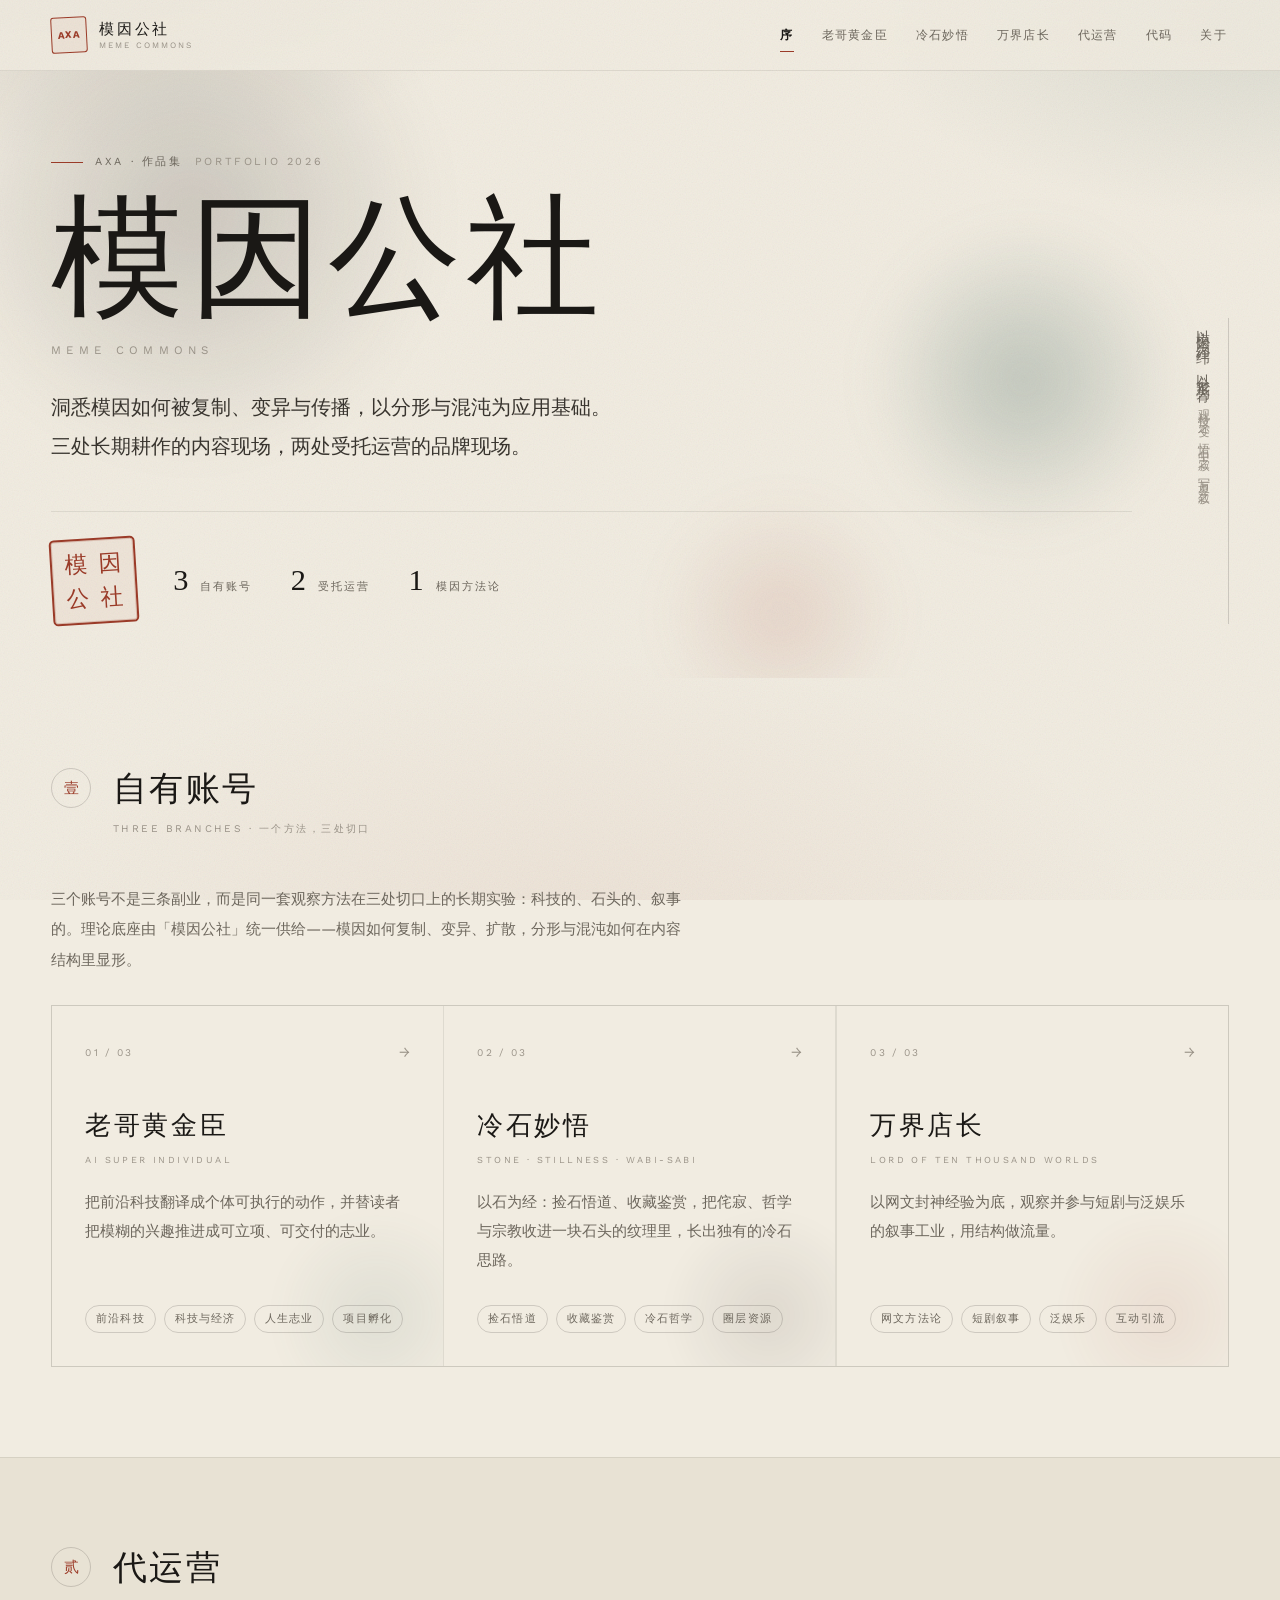
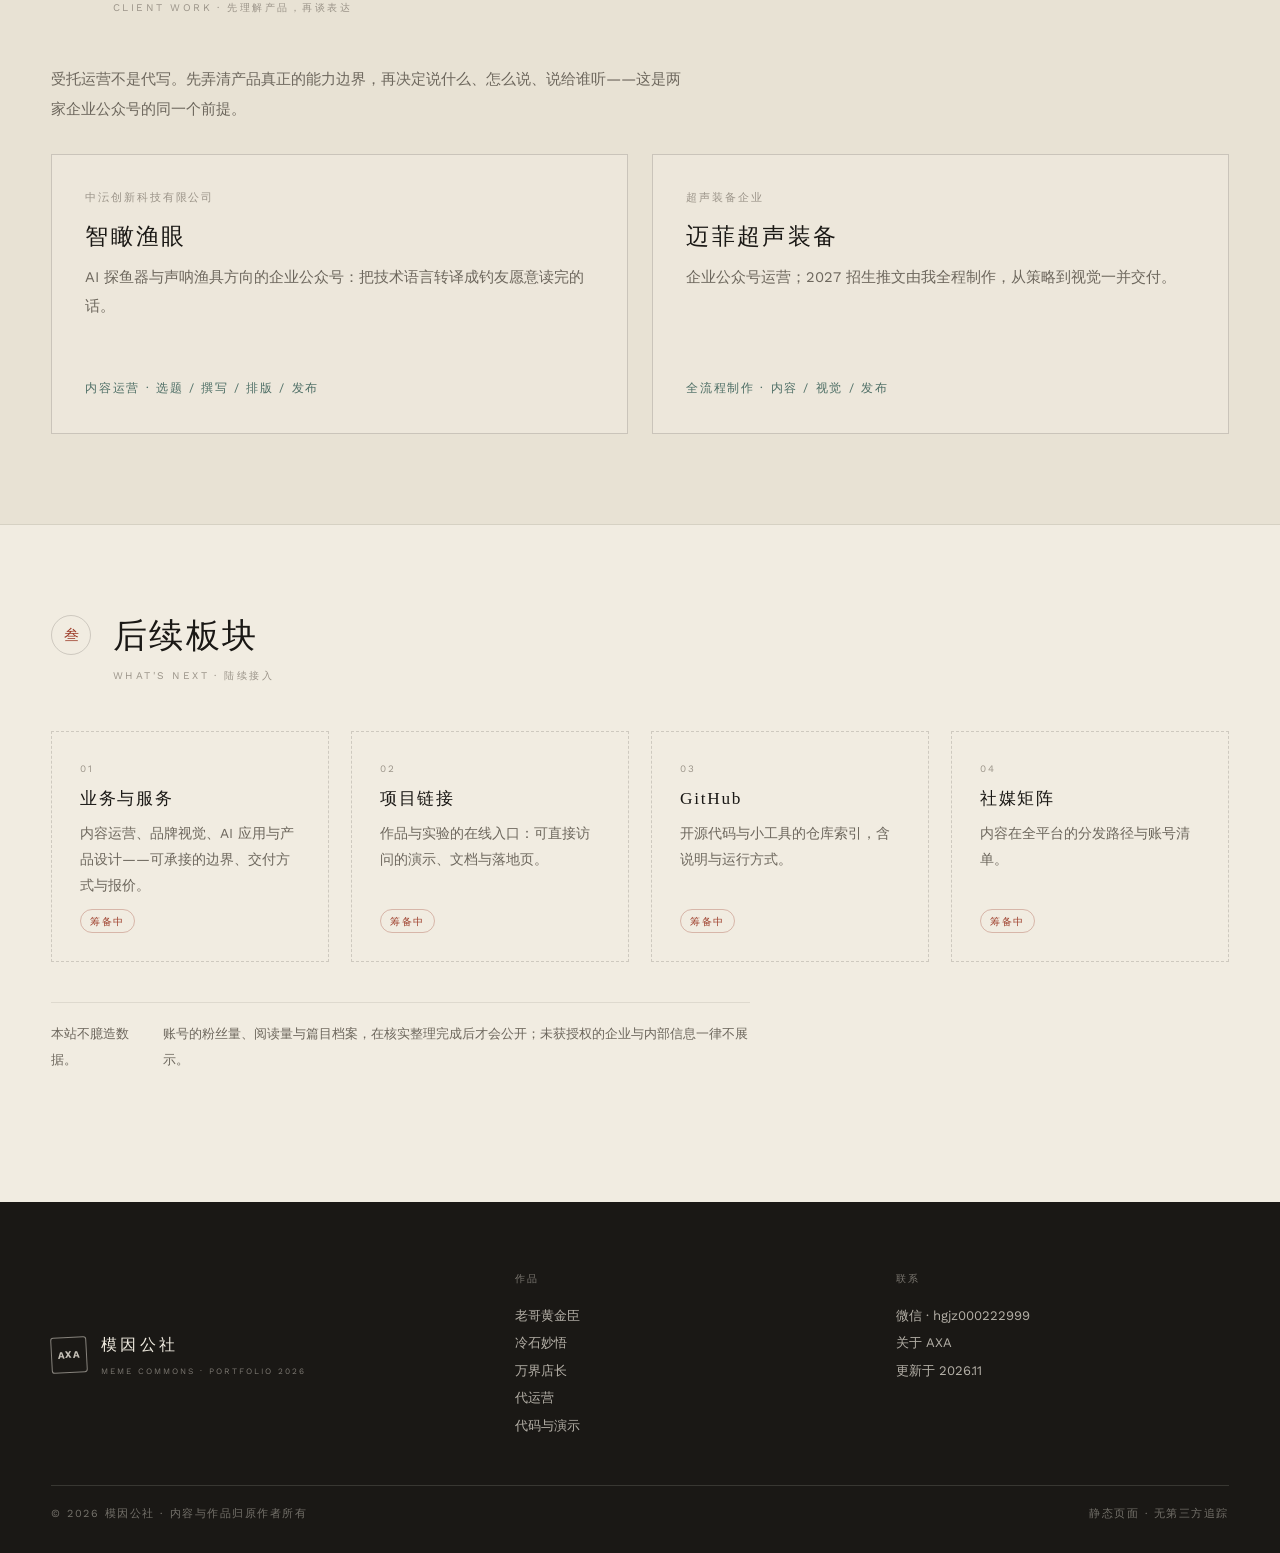
==== commit 354a42f5: "portfolio: 作品集站点上线（8 页 + 二维码资源）" ====
--- a/index.html
+++ b/index.html
@@ -21,6 +21,7 @@
     <a href="lengshi.html" data-nav="lengshi">冷石妙悟</a>
     <a href="wanjie.html" data-nav="wanjie">万界店长</a>
     <a href="client.html" data-nav="client">代运营</a>
+    <a href="code.html" data-nav="code">代码</a>
     <a href="about.html" data-nav="about">关于</a>
   </nav>
 </header>
@@ -184,6 +185,7 @@
         <li><a href="lengshi.html">冷石妙悟</a></li>
         <li><a href="wanjie.html">万界店长</a></li>
         <li><a href="client.html">代运营</a></li>
+        <li><a href="code.html">代码与演示</a></li>
       </ul>
     </div>
     <div>
--- a/assets/styles.css
+++ b/assets/styles.css
@@ -1056,3 +1056,72 @@
   .detail-title { font-size: clamp(2rem, 10vw, 2.6rem); }
   .sec-num { width: 34px; height: 34px; font-size: .86rem; }
 }
+
+/* —— GitHub 项目卡片 —— */
+.repo-grid {
+  display: grid;
+  grid-template-columns: 1fr 1fr;
+  gap: 1px;
+  background: var(--line);
+  border: 1px solid var(--line);
+}
+.repo {
+  display: flex;
+  flex-direction: column;
+  gap: 9px;
+  padding: clamp(20px, 2.6vw, 30px);
+  background: var(--paper);
+  transition: background .35s;
+}
+.repo:hover { background: var(--paper-2); }
+.repo-idx {
+  font-size: .6rem;
+  letter-spacing: .22em;
+  color: var(--stone-2);
+  margin: 0;
+}
+.repo-name {
+  font-family: var(--serif);
+  font-size: 1.12rem;
+  font-weight: 500;
+  letter-spacing: .06em;
+  margin: 0;
+}
+.repo-en {
+  font-size: .62rem;
+  letter-spacing: .2em;
+  color: var(--stone-2);
+  margin: 0;
+}
+.repo-desc {
+  font-size: .86rem;
+  line-height: 1.9;
+  color: var(--stone);
+  margin: 4px 0 0;
+  max-width: 30em;
+}
+.repo-stack {
+  font-size: .68rem;
+  letter-spacing: .1em;
+  color: var(--celadon);
+  margin: 0;
+}
+.repo-links {
+  display: flex;
+  flex-wrap: wrap;
+  gap: 6px 20px;
+  margin-top: auto;
+  padding-top: 12px;
+  font-size: .74rem;
+  letter-spacing: .08em;
+}
+.repo-links a {
+  border-bottom: 1px solid var(--line);
+  padding-bottom: 2px;
+  transition: color .25s, border-color .25s;
+}
+.repo-links a:hover { color: var(--seal); border-color: var(--seal); }
+
+@media (max-width: 860px) {
+  .repo-grid { grid-template-columns: 1fr; }
+}
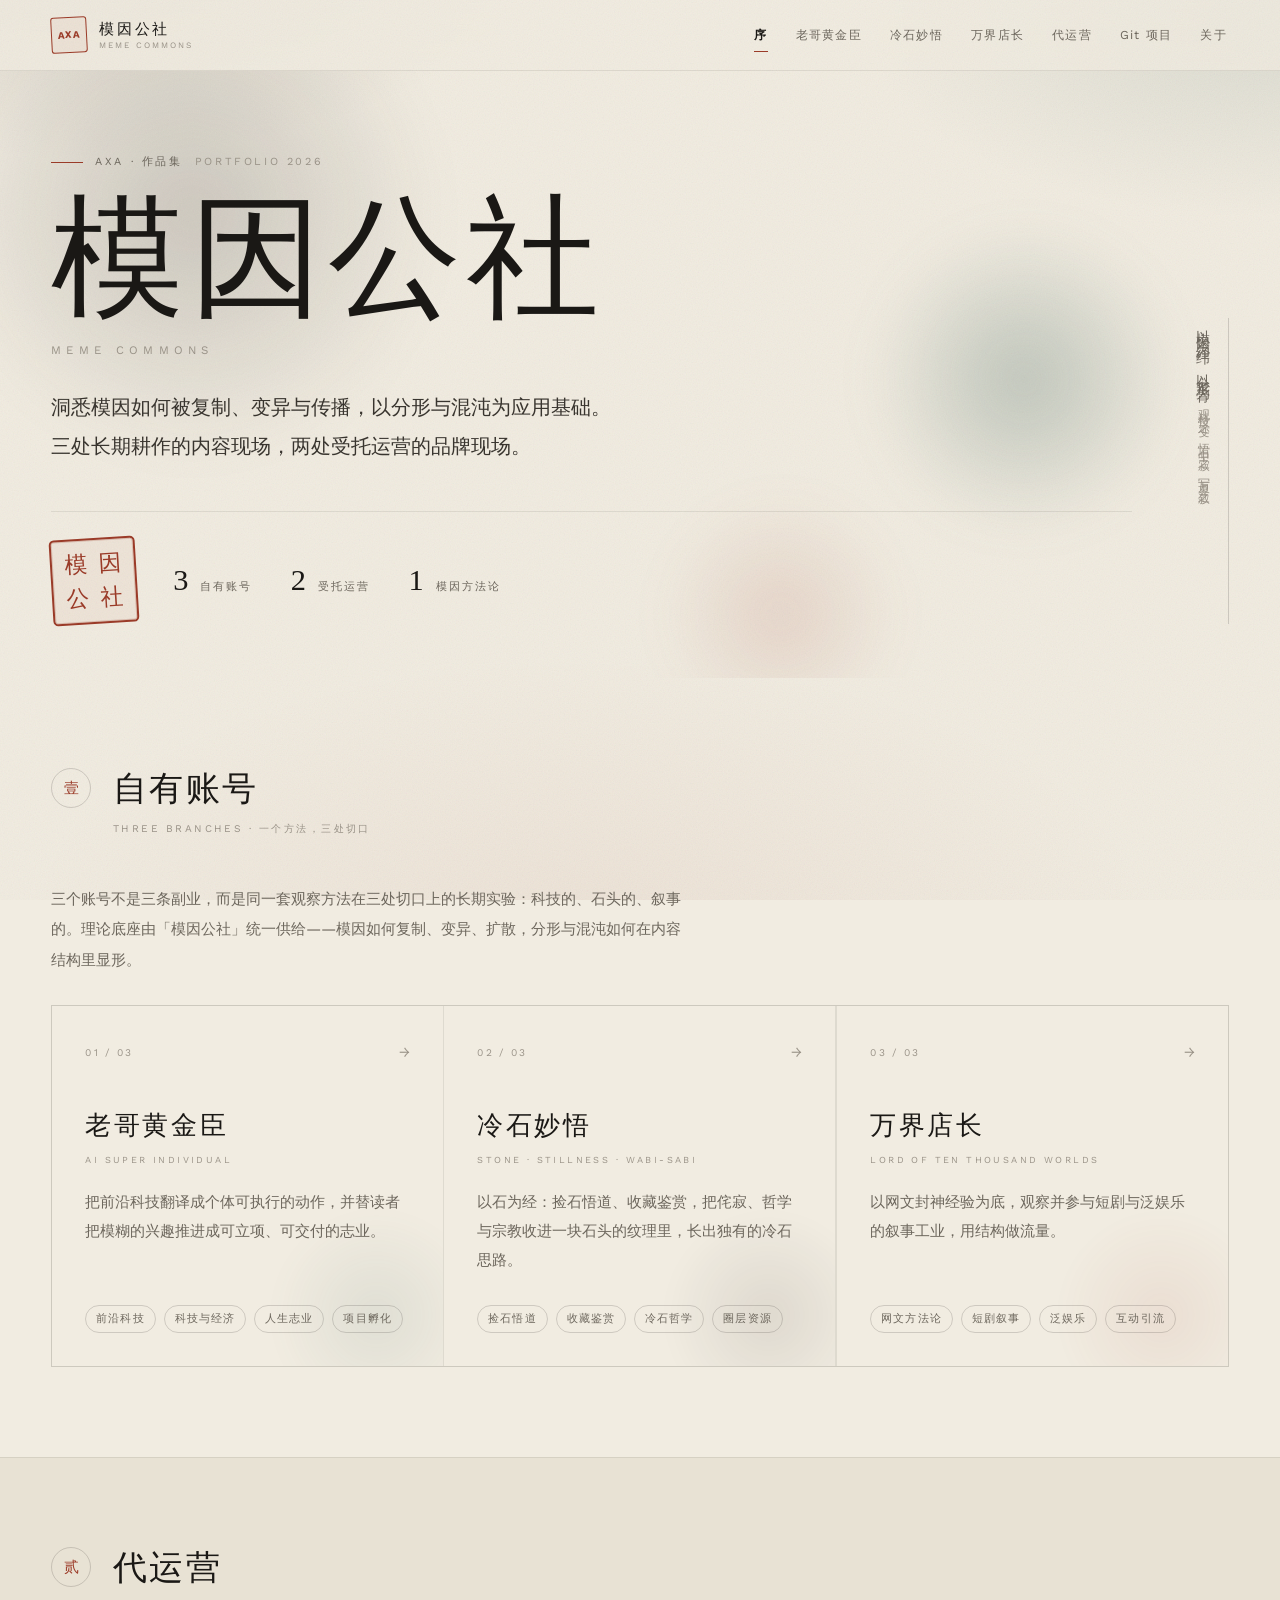
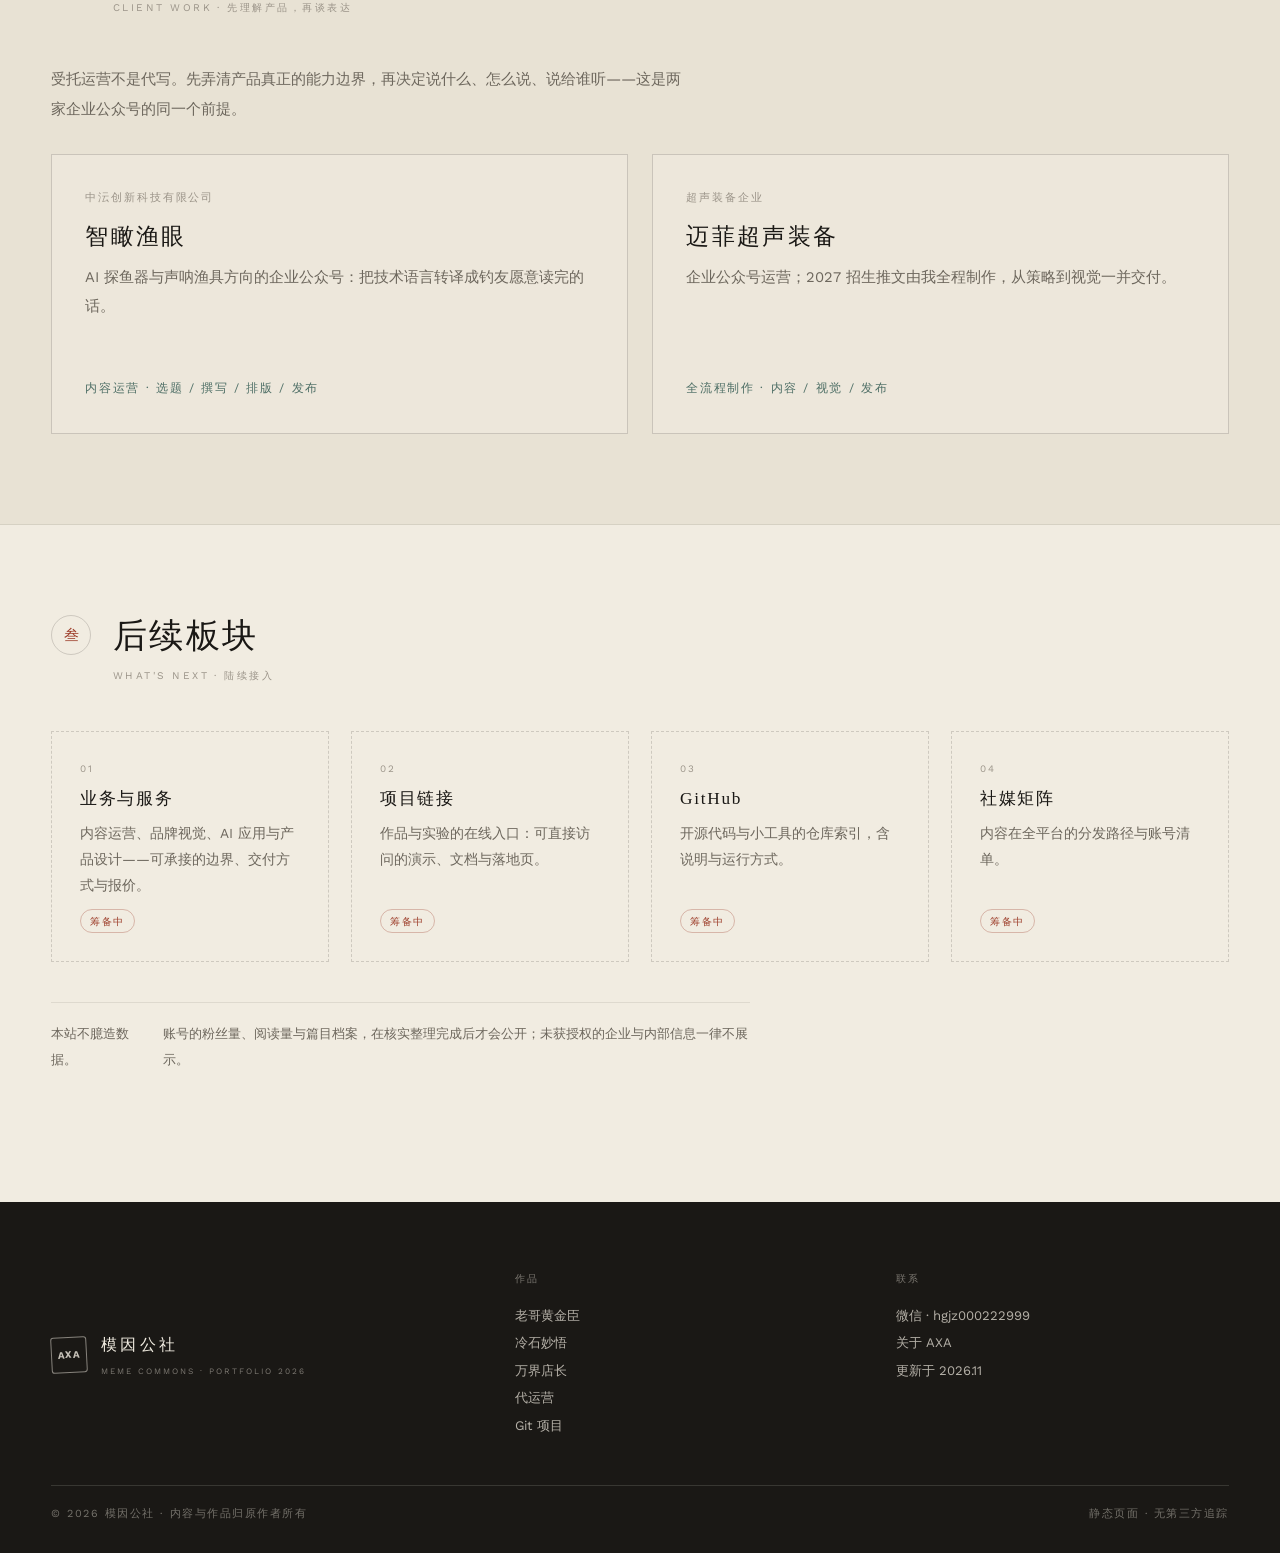
==== commit 0bd09613: "portfolio: 作品集站点上线（8 页 + 二维码资源）" ====
--- a/index.html
+++ b/index.html
@@ -21,7 +21,7 @@
     <a href="lengshi.html" data-nav="lengshi">冷石妙悟</a>
     <a href="wanjie.html" data-nav="wanjie">万界店长</a>
     <a href="client.html" data-nav="client">代运营</a>
-    <a href="code.html" data-nav="code">代码</a>
+    <a href="git.html" data-nav="git">Git 项目</a>
     <a href="about.html" data-nav="about">关于</a>
   </nav>
 </header>
@@ -185,7 +185,7 @@
         <li><a href="lengshi.html">冷石妙悟</a></li>
         <li><a href="wanjie.html">万界店长</a></li>
         <li><a href="client.html">代运营</a></li>
-        <li><a href="code.html">代码与演示</a></li>
+        <li><a href="git.html">Git 项目</a></li>
       </ul>
     </div>
     <div>
